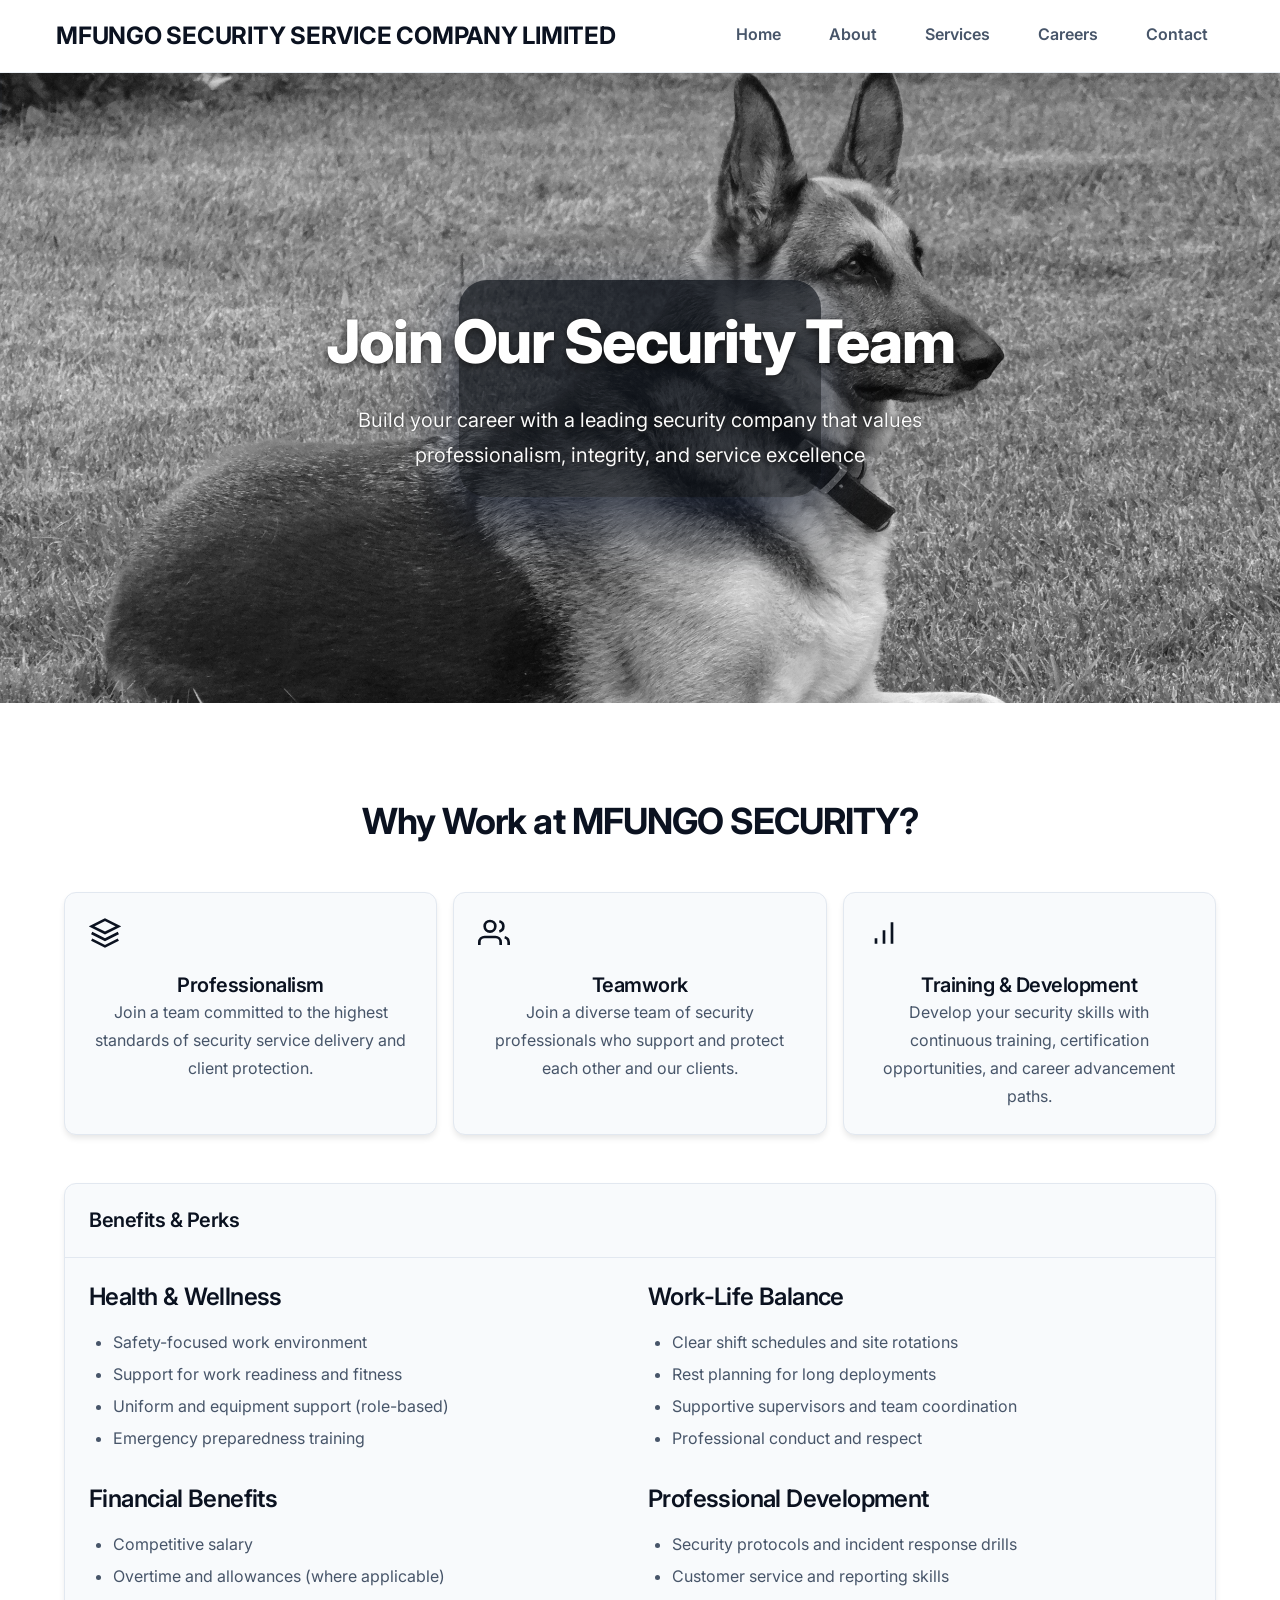
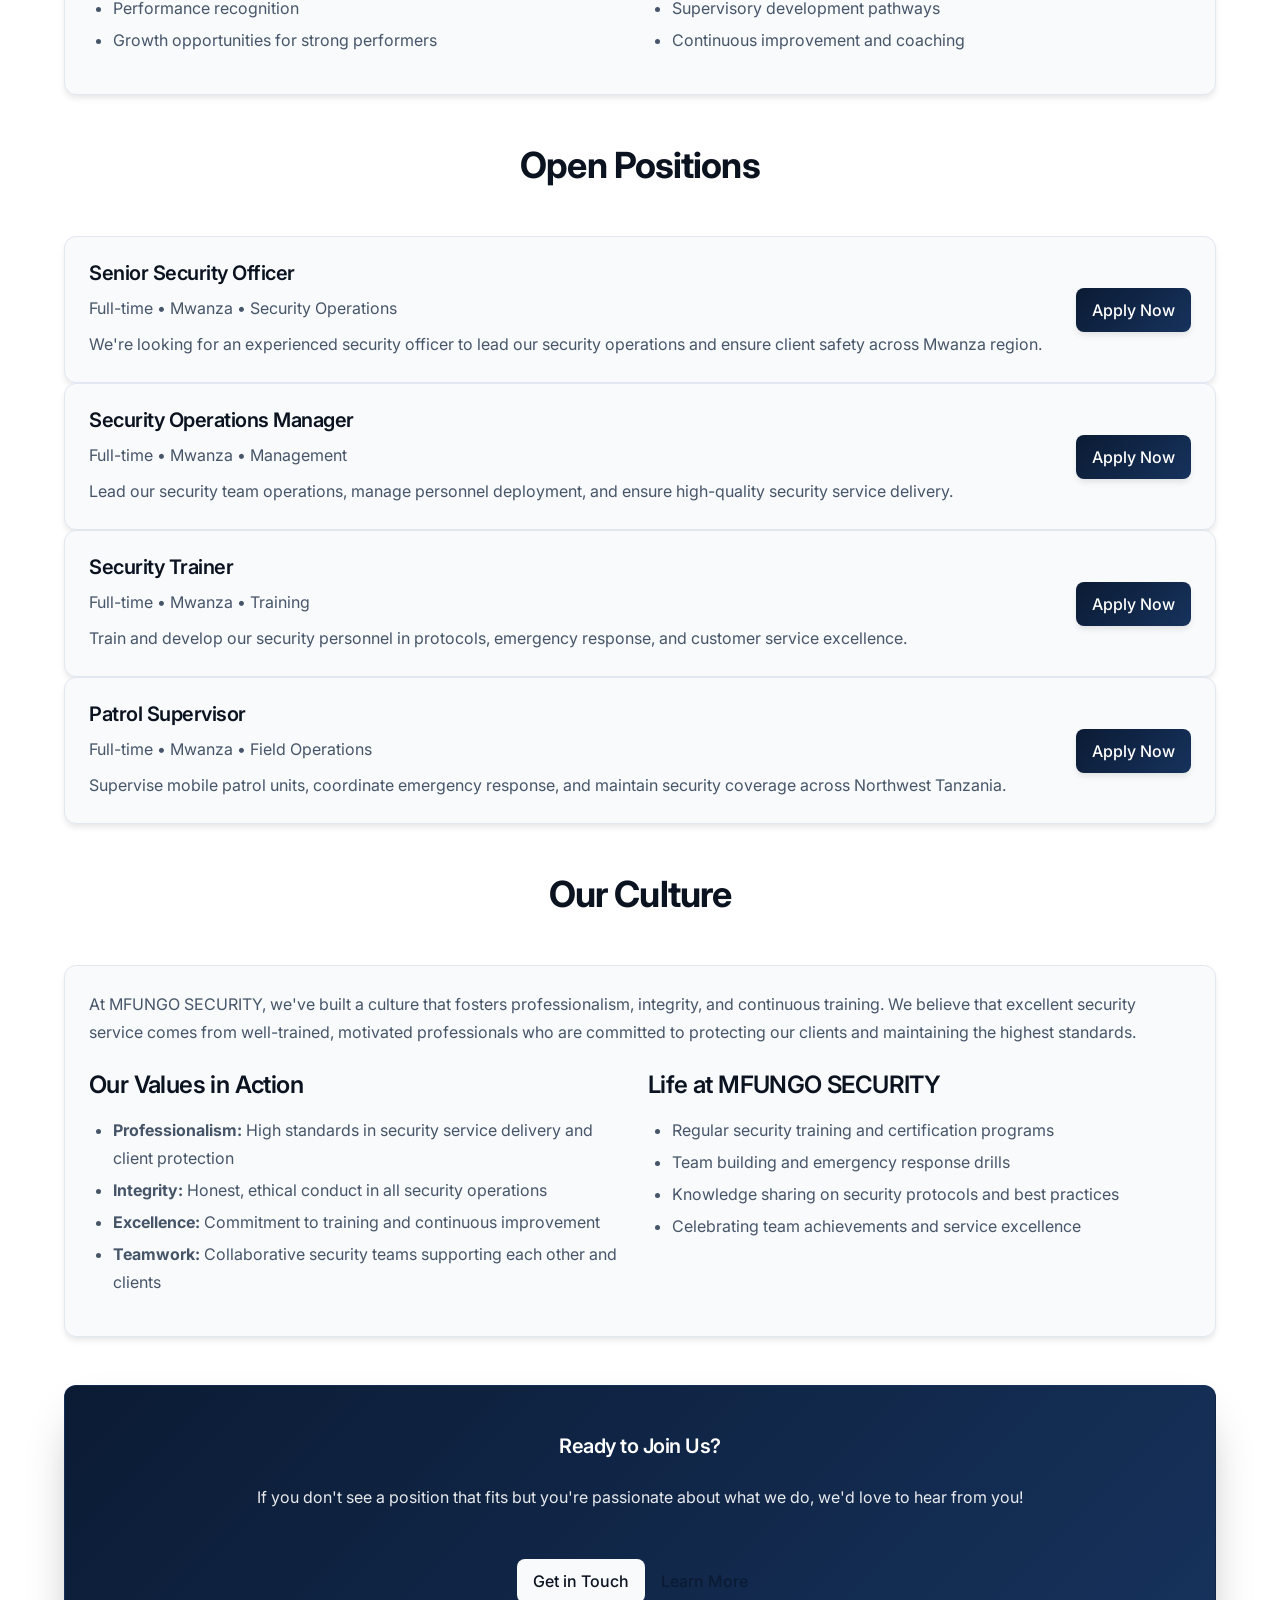
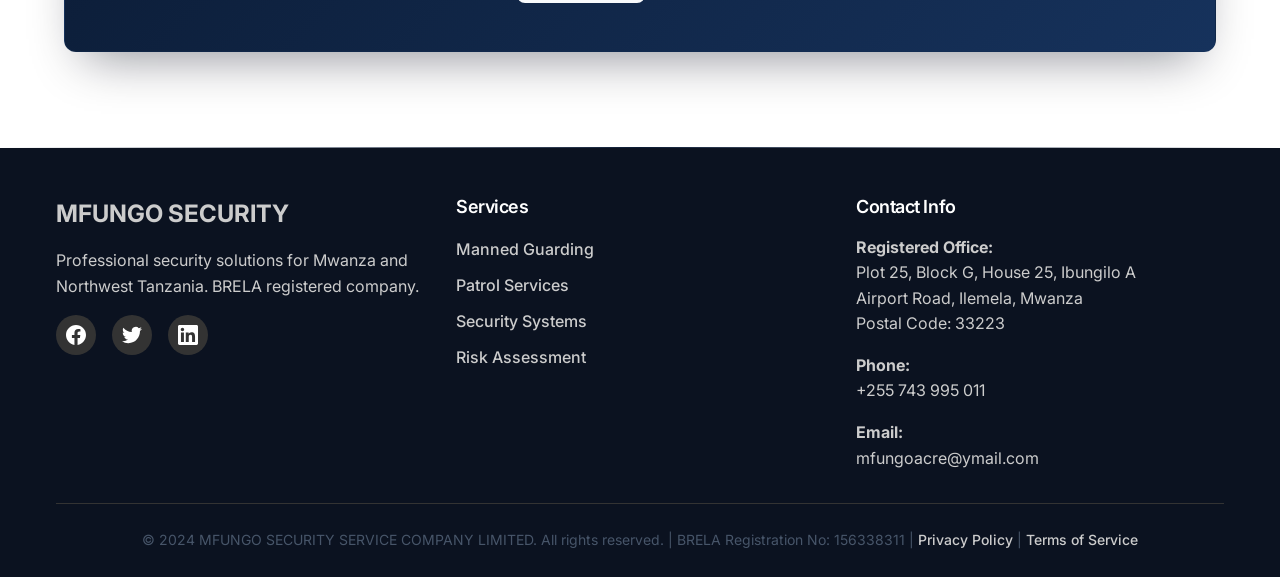
==== pages/careers.html @ 9a9e254c "add pages" ====
<!DOCTYPE html>
<html lang="en">
<head>
    <meta charset="UTF-8">
    <meta name="viewport" content="width=device-width, initial-scale=1.0">
    <meta name="description" content="Join MFUNGO SECURITY SERVICE COMPANY LIMITED - Explore security career opportunities in Mwanza, Tanzania. BRELA registered security company.">
    <meta name="keywords" content="security careers, security jobs Tanzania, Mwanza security careers, security guard jobs, MFUNGO Security careers">
    <meta name="author" content="MFUNGO SECURITY SERVICE COMPANY LIMITED">
    <title>Careers - MFUNGO SECURITY SERVICE COMPANY LIMITED</title>
    
    <!-- CSS -->
    <link rel="stylesheet" href="../assets/css/main.css">
    <link rel="stylesheet" href="../assets/css/responsive.css">
    <link rel="stylesheet" href="../assets/css/application.css">
    
    <!-- Fonts -->
    <link rel="preconnect" href="https://fonts.googleapis.com">
    <link rel="preconnect" href="https://fonts.gstatic.com" crossorigin>
    <link href="https://fonts.googleapis.com/css2?family=Inter:wght@300;400;500;600;700;800&family=JetBrains+Mono:wght@400;500;600&display=swap" rel="stylesheet">
    
    <!-- Favicon -->
    <link rel="icon" type="image/x-icon" href="../assets/images/favicon.ico">
</head>
<body class="d-flex flex-column min-h-screen">
    <!-- Navigation -->
    <nav class="navbar">
        <div class="navbar-container">
            <a href="../index.html" class="navbar-brand">MFUNGO SECURITY SERVICE COMPANY LIMITED</a>
            
            <button class="navbar-toggle" id="navbarToggle" aria-label="Toggle navigation" aria-controls="navbarNav" aria-expanded="false">
                <svg width="24" height="24" viewBox="0 0 24 24" fill="none" stroke="currentColor" stroke-width="2" stroke-linecap="round" stroke-linejoin="round">
                    <line x1="3" y1="12" x2="21" y2="12"></line>
                    <line x1="3" y1="6" x2="21" y2="6"></line>
                    <line x1="3" y1="18" x2="21" y2="18"></line>
                </svg>
            </button>
            
            <ul class="navbar-nav" id="navbarNav">
                <li><a href="../index.html" class="navbar-link">Home</a></li>
                <li><a href="about.html" class="navbar-link">About</a></li>
                <li><a href="services.html" class="navbar-link">Services</a></li>
                <li><a href="careers.html" class="navbar-link">Careers</a></li>
                <li><a href="contact.html" class="navbar-link">Contact</a></li>
            </ul>
        </div>
    </nav>

    <!-- Hero Section -->
    <section class="hero">
        <div class="hero-background" style="background-image: url('../assets/images/canine.jpg');"></div>
        <div class="hero-overlay"></div>
        <div class="hero-parallax"></div>
        <div class="hero-container">
            <h1 class="hero-title">Join Our Security Team</h1>
            <p class="hero-subtitle">Build your career with a leading security company that values professionalism, integrity, and service excellence</p>
        </div>
    </section>

    <!-- Main Content -->
    <main class="flex-1 py-6">
        <div class="container">
            <!-- Why Join Us -->
            <section class="my-6">
                <h2 class="text-center mb-6">Why Work at MFUNGO SECURITY?</h2>
                <div class="grid grid-cols-1 md:grid-cols-2 lg:grid-cols-3 gap-6">
                    <div class="card text-center">
                        <div class="card-body">
                            <div class="w-16 h-16 mx-auto mb-4 rounded-full bg-primary bg-opacity-10 flex items-center justify-center">
                                <svg width="32" height="32" viewBox="0 0 24 24" fill="none" stroke="currentColor" stroke-width="2">
                                    <path d="M12 2L2 7l10 5 10-5-10-5z"></path>
                                    <path d="M2 17l10 5 10-5"></path>
                                    <path d="M2 12l10 5 10-5"></path>
                                </svg>
                            </div>
                            <h4 class="card-title">Professionalism</h4>
                            <p class="card-text">Join a team committed to the highest standards of security service delivery and client protection.</p>
                        </div>
                    </div>
                    
                    <div class="card text-center">
                        <div class="card-body">
                            <div class="w-16 h-16 mx-auto mb-4 rounded-full bg-primary bg-opacity-10 flex items-center justify-center">
                                <svg width="32" height="32" viewBox="0 0 24 24" fill="none" stroke="currentColor" stroke-width="2">
                                    <path d="M17 21v-2a4 4 0 0 0-4-4H5a4 4 0 0 0-4 4v2"></path>
                                    <circle cx="9" cy="7" r="4"></circle>
                                    <path d="M23 21v-2a4 4 0 0 0-3-3.87"></path>
                                    <path d="M16 3.13a4 4 0 0 1 0 7.75"></path>
                                </svg>
                            </div>
                            <h4 class="card-title">Teamwork</h4>
                            <p class="card-text">Join a diverse team of security professionals who support and protect each other and our clients.</p>
                        </div>
                    </div>
                    
                    <div class="card text-center">
                        <div class="card-body">
                            <div class="w-16 h-16 mx-auto mb-4 rounded-full bg-primary bg-opacity-10 flex items-center justify-center">
                                <svg width="32" height="32" viewBox="0 0 24 24" fill="none" stroke="currentColor" stroke-width="2">
                                    <path d="M12 20V10"></path>
                                    <path d="M18 20V4"></path>
                                    <path d="M6 20v-4"></path>
                                </svg>
                            </div>
                            <h4 class="card-title">Training & Development</h4>
                            <p class="card-text">Develop your security skills with continuous training, certification opportunities, and career advancement paths.</p>
                        </div>
                    </div>
                </div>
            </section>

            <!-- Benefits -->
            <section class="my-6">
                <div class="card">
                    <div class="card-header">
                        <h3 class="card-title">Benefits & Perks</h3>
                    </div>
                    <div class="card-body">
                        <div class="grid grid-cols-1 md:grid-cols-2 gap-6">
                            <div>
                                <h4 class="font-semibold mb-3">Health & Wellness</h4>
                                <ul>
                                    <li>Safety-focused work environment</li>
                                    <li>Support for work readiness and fitness</li>
                                    <li>Uniform and equipment support (role-based)</li>
                                    <li>Emergency preparedness training</li>
                                </ul>
                            </div>
                            <div>
                                <h4 class="font-semibold mb-3">Work-Life Balance</h4>
                                <ul>
                                    <li>Clear shift schedules and site rotations</li>
                                    <li>Rest planning for long deployments</li>
                                    <li>Supportive supervisors and team coordination</li>
                                    <li>Professional conduct and respect</li>
                                </ul>
                            </div>
                            <div>
                                <h4 class="font-semibold mb-3">Financial Benefits</h4>
                                <ul>
                                    <li>Competitive salary</li>
                                    <li>Overtime and allowances (where applicable)</li>
                                    <li>Performance recognition</li>
                                    <li>Growth opportunities for strong performers</li>
                                </ul>
                            </div>
                            <div>
                                <h4 class="font-semibold mb-3">Professional Development</h4>
                                <ul>
                                    <li>Security protocols and incident response drills</li>
                                    <li>Customer service and reporting skills</li>
                                    <li>Supervisory development pathways</li>
                                    <li>Continuous improvement and coaching</li>
                                </ul>
                            </div>
                        </div>
                    </div>
                </div>
            </section>

            <!-- Open Positions -->
            <section class="my-6">
                <h2 class="text-center mb-6">Open Positions</h2>
                <div class="space-y-4">
                    <div class="card">
                        <div class="card-body">
                            <div class="flex-between flex-wrap gap-4">
                                <div>
                                    <h3 class="card-title mb-2">Senior Security Officer</h3>
                                    <p class="text-secondary mb-2">Full-time • Mwanza • Security Operations</p>
                                    <p class="card-text">We're looking for an experienced security officer to lead our security operations and ensure client safety across Mwanza region.</p>
                                </div>
                                <a href="#" class="btn btn-primary apply-now-btn" data-position="Senior Security Officer">Apply Now</a>
                            </div>
                        </div>
                    </div>
                    
                    <div class="card">
                        <div class="card-body">
                            <div class="flex-between flex-wrap gap-4">
                                <div>
                                    <h3 class="card-title mb-2">Security Operations Manager</h3>
                                    <p class="text-secondary mb-2">Full-time • Mwanza • Management</p>
                                    <p class="card-text">Lead our security team operations, manage personnel deployment, and ensure high-quality security service delivery.</p>
                                </div>
                                <a href="#" class="btn btn-primary apply-now-btn" data-position="Security Operations Manager">Apply Now</a>
                            </div>
                        </div>
                    </div>
                    
                    <div class="card">
                        <div class="card-body">
                            <div class="flex-between flex-wrap gap-4">
                                <div>
                                    <h3 class="card-title mb-2">Security Trainer</h3>
                                    <p class="text-secondary mb-2">Full-time • Mwanza • Training</p>
                                    <p class="card-text">Train and develop our security personnel in protocols, emergency response, and customer service excellence.</p>
                                </div>
                                <a href="#" class="btn btn-primary apply-now-btn" data-position="Security Trainer">Apply Now</a>
                            </div>
                        </div>
                    </div>
                    
                    <div class="card">
                        <div class="card-body">
                            <div class="flex-between flex-wrap gap-4">
                                <div>
                                    <h3 class="card-title mb-2">Patrol Supervisor</h3>
                                    <p class="text-secondary mb-2">Full-time • Mwanza • Field Operations</p>
                                    <p class="card-text">Supervise mobile patrol units, coordinate emergency response, and maintain security coverage across Northwest Tanzania.</p>
                                </div>
                                <a href="#" class="btn btn-primary apply-now-btn" data-position="Patrol Supervisor">Apply Now</a>
                            </div>
                        </div>
                    </div>
                </div>
            </section>

            <!-- Culture -->
            <section class="my-6">
                <h2 class="text-center mb-6">Our Culture</h2>
                <div class="card">
                    <div class="card-body">
                        <p class="card-text mb-4">At MFUNGO SECURITY, we've built a culture that fosters professionalism, integrity, and continuous training. We believe that excellent security service comes from well-trained, motivated professionals who are committed to protecting our clients and maintaining the highest standards.</p>
                        
                        <div class="grid grid-cols-1 md:grid-cols-2 gap-6">
                            <div>
                                <h4 class="font-semibold mb-3">Our Values in Action</h4>
                                <ul>
                                    <li><strong>Professionalism:</strong> High standards in security service delivery and client protection</li>
                                    <li><strong>Integrity:</strong> Honest, ethical conduct in all security operations</li>
                                    <li><strong>Excellence:</strong> Commitment to training and continuous improvement</li>
                                    <li><strong>Teamwork:</strong> Collaborative security teams supporting each other and clients</li>
                                </ul>
                            </div>
                            <div>
                                <h4 class="font-semibold mb-3">Life at MFUNGO SECURITY</h4>
                                <ul>
                                    <li>Regular security training and certification programs</li>
                                    <li>Team building and emergency response drills</li>
                                    <li>Knowledge sharing on security protocols and best practices</li>
                                    <li>Celebrating team achievements and service excellence</li>
                                </ul>
                            </div>
                        </div>
                    </div>
                </div>
            </section>

            <!-- CTA -->
            <section class="my-6 text-center">
                <div class="card cta-card">
                    <div class="card-body py-6">
                        <h2 class="card-title mb-4" style="color: var(--text-inverse);">Ready to Join Us?</h2>
                        <p class="card-text mb-6" style="color: rgba(255,255,255,0.9);">If you don't see a position that fits but you're passionate about what we do, we'd love to hear from you!</p>
                        <div class="flex-center gap-4 flex-wrap">
                            <a href="contact.html" class="btn btn-secondary">Get in Touch</a>
                            <a href="about.html" class="btn btn-outline">Learn More</a>
                        </div>
                    </div>
                </div>
            </section>
        </div>
    </main>

    <!-- Footer -->
    <footer class="footer">
        <div class="footer-container">
            <div class="footer-content">
                <div class="footer-section">
                    <a href="../index.html" class="footer-brand">MFUNGO SECURITY</a>
                    <p>Professional security solutions for Mwanza and Northwest Tanzania. BRELA registered company.</p>
                    <div class="footer-social">
                        <a href="#" aria-label="Facebook">
                            <svg width="20" height="20" viewBox="0 0 24 24" fill="currentColor">
                                <path d="M24 12.073c0-6.627-5.373-12-12-12s-12 5.373-12 12c0 5.99 4.388 10.954 10.125 11.854v-8.385H7.078v-3.47h3.047V9.43c0-3.007 1.792-4.669 4.533-4.669 1.312 0 2.686.235 2.686.235v2.953H15.83c-1.491 0-1.956.925-1.956 1.874v2.25h3.328l-.532 3.47h-2.796v8.385C19.612 23.027 24 18.062 24 12.073z"/>
                            </svg>
                        </a>
                        <a href="#" aria-label="Twitter">
                            <svg width="20" height="20" viewBox="0 0 24 24" fill="currentColor">
                                <path d="M23.953 4.57a10 10 0 01-2.825.775 4.958 4.958 0 002.163-2.723c-.951.555-2.005.959-3.127 1.184a4.92 4.92 0 00-8.384 4.482C7.69 8.095 4.067 6.13 1.64 3.162a4.822 4.822 0 00-.666 2.475c0 1.71.87 3.213 2.188 4.096a4.904 4.904 0 01-2.228-.616v.06a4.923 4.923 0 003.946 4.827 4.996 4.996 0 01-2.212.085 4.936 4.936 0 004.604 3.417 9.867 9.867 0 01-6.102 2.105c-.39 0-.779-.023-1.17-.067a13.995 13.995 0 007.557 2.209c9.053 0 13.998-7.496 13.998-13.985 0-.21 0-.42-.015-.63A9.935 9.935 0 0024 4.59z"/>
                            </svg>
                        </a>
                        <a href="#" aria-label="LinkedIn">
                            <svg width="20" height="20" viewBox="0 0 24 24" fill="currentColor">
                                <path d="M20.447 20.452h-3.554v-5.569c0-1.328-.027-3.037-1.852-3.037-1.853 0-2.136 1.445-2.136 2.939v5.667H9.351V9h3.414v1.561h.046c.477-.9 1.637-1.85 3.37-1.85 3.601 0 4.267 2.37 4.267 5.455v6.286zM5.337 7.433c-1.144 0-2.063-.926-2.063-2.065 0-1.138.92-2.063 2.063-2.063 1.14 0 2.064.925 2.064 2.063 0 1.139-.925 2.065-2.064 2.065zm1.782 13.019H3.555V9h3.564v11.452zM22.225 0H1.771C.792 0 0 .774 0 1.729v20.542C0 23.227.792 24 1.771 24h20.451C23.2 24 24 23.227 24 22.271V1.729C24 .774 23.2 0 22.222 0h.003z"/>
                            </svg>
                        </a>
                    </div>
                </div>
                
                <div class="footer-section">
                    <h3>Services</h3>
                    <ul>
                        <li><a href="services.html">Manned Guarding</a></li>
                        <li><a href="services.html">Patrol Services</a></li>
                        <li><a href="services.html">Security Systems</a></li>
                        <li><a href="services.html">Risk Assessment</a></li>
                    </ul>
                </div>
                
                <div class="footer-section">
                    <h3>Contact Info</h3>
                    <p><strong>Registered Office:</strong><br>Plot 25, Block G, House 25, Ibungilo A<br>Airport Road, Ilemela, Mwanza<br>Postal Code: 33223</p>
                    <p><strong>Phone:</strong><br>+255 743 995 011</p>
                    <p><strong>Email:</strong><br>mfungoacre@ymail.com</p>
                </div>
            </div>
            
            <div class="footer-bottom">
                <p>&copy; 2024 MFUNGO SECURITY SERVICE COMPANY LIMITED. All rights reserved. | BRELA Registration No: 156338311 | <a href="privacy.html">Privacy Policy</a> | <a href="terms.html">Terms of Service</a></p>
            </div>
        </div>
    </footer>

    <!-- JavaScript -->
    <script src="../assets/js/main.js" defer></script>
    <script src="../assets/js/application.js" defer></script>
</body>
</html>
---- assets/css/main.css ----
/* SETTINGS */
@import url("settings/variables.css");

/* TOOLS */
@import url("tools/mixins.css");

/* GENERIC */
@import url("generic/reset.css");

/* ELEMENTS */
@import url("elements/typography.css");

/* OBJECTS */
@import url("objects/container.css");
@import url("objects/grid.css");

/* COMPONENTS */
@import url("components/navbar.css");
@import url("components/hero.css");
@import url("components/buttons.css");
@import url("components/cards.css");
@import url("components/footer.css");

/* ENHANCEMENTS */
@import url("enhanced-typography.css");
@import url("micro-interactions.css");
@import url("security-elements.css");
@import url("hero-enhanced.css");
@import url("mobile-optimization.css");
@import url("accessibility.css");
@import url("performance.css");
@import url("ui-enhancements.css");

/* UTILITIES */
@import url("utilities/spacing.css");
@import url("utilities/helpers.css");
---- assets/css/responsive.css ----
/* Responsive Design Utilities */

/* Hide elements on specific screen sizes */
@media (max-width: 639px) {
  .sm\:hidden { display: none !important; }
  .sm\:visible { display: block !important; }
}

@media (min-width: 640px) and (max-width: 767px) {
  .md\:hidden { display: none !important; }
  .md\:visible { display: block !important; }
}

@media (min-width: 768px) and (max-width: 1023px) {
  .lg\:hidden { display: none !important; }
  .lg\:visible { display: block !important; }
}

@media (min-width: 1024px) {
  .xl\:hidden { display: none !important; }
  .xl\:visible { display: block !important; }
}

/* Responsive flexbox */
@media (max-width: 639px) {
  .sm\:flex-col { flex-direction: column; }
  .sm\:flex-row { flex-direction: row; }
  .sm\:flex-wrap { flex-wrap: wrap; }
  .sm\:flex-nowrap { flex-wrap: nowrap; }
  .sm\:justify-center { justify-content: center; }
  .sm\:justify-between { justify-content: space-between; }
  .sm\:items-center { align-items: center; }
  .sm\:items-start { align-items: flex-start; }
}

@media (min-width: 640px) {
  .md\:flex-col { flex-direction: column; }
  .md\:flex-row { flex-direction: row; }
  .md\:flex-wrap { flex-wrap: wrap; }
  .md\:flex-nowrap { flex-wrap: nowrap; }
  .md\:justify-center { justify-content: center; }
  .md\:justify-between { justify-content: space-between; }
  .md\:items-center { align-items: center; }
  .md\:items-start { align-items: flex-start; }
}

@media (min-width: 768px) {
  .lg\:flex-col { flex-direction: column; }
  .lg\:flex-row { flex-direction: row; }
  .lg\:flex-wrap { flex-wrap: wrap; }
  .lg\:flex-nowrap { flex-wrap: nowrap; }
  .lg\:justify-center { justify-content: center; }
  .lg\:justify-between { justify-content: space-between; }
  .lg\:items-center { align-items: center; }
  .lg\:items-start { align-items: flex-start; }
}

@media (min-width: 1024px) {
  .xl\:flex-col { flex-direction: column; }
  .xl\:flex-row { flex-direction: row; }
  .xl\:flex-wrap { flex-wrap: wrap; }
  .xl\:flex-nowrap { flex-wrap: nowrap; }
  .xl\:justify-center { justify-content: center; }
  .xl\:justify-between { justify-content: space-between; }
  .xl\:items-center { align-items: center; }
  .xl\:items-start { align-items: flex-start; }
}

/* Responsive text */
@media (max-width: 639px) {
  .sm\:text-xs { font-size: 0.75rem; }
  .sm\:text-sm { font-size: 0.875rem; }
  .sm\:text-base { font-size: 1rem; }
  .sm\:text-lg { font-size: 1.125rem; }
  .sm\:text-xl { font-size: 1.25rem; }
  .sm\:text-2xl { font-size: 1.5rem; }
  .sm\:text-3xl { font-size: 1.875rem; }
  .sm\:text-4xl { font-size: 2.25rem; }
}

@media (min-width: 640px) {
  .md\:text-xs { font-size: 0.75rem; }
  .md\:text-sm { font-size: 0.875rem; }
  .md\:text-base { font-size: 1rem; }
  .md\:text-lg { font-size: 1.125rem; }
  .md\:text-xl { font-size: 1.25rem; }
  .md\:text-2xl { font-size: 1.5rem; }
  .md\:text-3xl { font-size: 1.875rem; }
  .md\:text-4xl { font-size: 2.25rem; }
}

@media (min-width: 768px) {
  .lg\:text-xs { font-size: 0.75rem; }
  .lg\:text-sm { font-size: 0.875rem; }
  .lg\:text-base { font-size: 1rem; }
  .lg\:text-lg { font-size: 1.125rem; }
  .lg\:text-xl { font-size: 1.25rem; }
  .lg\:text-2xl { font-size: 1.5rem; }
  .lg\:text-3xl { font-size: 1.875rem; }
  .lg\:text-4xl { font-size: 2.25rem; }
}

@media (min-width: 1024px) {
  .xl\:text-xs { font-size: 0.75rem; }
  .xl\:text-sm { font-size: 0.875rem; }
  .xl\:text-base { font-size: 1rem; }
  .xl\:text-lg { font-size: 1.125rem; }
  .xl\:text-xl { font-size: 1.25rem; }
  .xl\:text-2xl { font-size: 1.5rem; }
  .xl\:text-3xl { font-size: 1.875rem; }
  .xl\:text-4xl { font-size: 2.25rem; }
}

/* Responsive spacing */
@media (max-width: 639px) {
  .sm\:p-0 { padding: 0; }
  .sm\:p-1 { padding: var(--spacing-xs); }
  .sm\:p-2 { padding: var(--spacing-sm); }
  .sm\:p-3 { padding: var(--spacing-md); }
  .sm\:p-4 { padding: var(--spacing-lg); }
  .sm\:p-5 { padding: var(--spacing-xl); }
  .sm\:p-6 { padding: var(--spacing-2xl); }
  
  .sm\:m-0 { margin: 0; }
  .sm\:m-1 { margin: var(--spacing-xs); }
  .sm\:m-2 { margin: var(--spacing-sm); }
  .sm\:m-3 { margin: var(--spacing-md); }
  .sm\:m-4 { margin: var(--spacing-lg); }
  .sm\:m-5 { margin: var(--spacing-xl); }
  .sm\:m-6 { margin: var(--spacing-2xl); }
}

@media (min-width: 640px) {
  .md\:p-0 { padding: 0; }
  .md\:p-1 { padding: var(--spacing-xs); }
  .md\:p-2 { padding: var(--spacing-sm); }
  .md\:p-3 { padding: var(--spacing-md); }
  .md\:p-4 { padding: var(--spacing-lg); }
  .md\:p-5 { padding: var(--spacing-xl); }
  .md\:p-6 { padding: var(--spacing-2xl); }
  
  .md\:m-0 { margin: 0; }
  .md\:m-1 { margin: var(--spacing-xs); }
  .md\:m-2 { margin: var(--spacing-sm); }
  .md\:m-3 { margin: var(--spacing-md); }
  .md\:m-4 { margin: var(--spacing-lg); }
  .md\:m-5 { margin: var(--spacing-xl); }
  .md\:m-6 { margin: var(--spacing-2xl); }
}

@media (min-width: 768px) {
  .lg\:p-0 { padding: 0; }
  .lg\:p-1 { padding: var(--spacing-xs); }
  .lg\:p-2 { padding: var(--spacing-sm); }
  .lg\:p-3 { padding: var(--spacing-md); }
  .lg\:p-4 { padding: var(--spacing-lg); }
  .lg\:p-5 { padding: var(--spacing-xl); }
  .lg\:p-6 { padding: var(--spacing-2xl); }
  
  .lg\:m-0 { margin: 0; }
  .lg\:m-1 { margin: var(--spacing-xs); }
  .lg\:m-2 { margin: var(--spacing-sm); }
  .lg\:m-3 { margin: var(--spacing-md); }
  .lg\:m-4 { margin: var(--spacing-lg); }
  .lg\:m-5 { margin: var(--spacing-xl); }
  .lg\:m-6 { margin: var(--spacing-2xl); }
}

@media (min-width: 1024px) {
  .xl\:p-0 { padding: 0; }
  .xl\:p-1 { padding: var(--spacing-xs); }
  .xl\:p-2 { padding: var(--spacing-sm); }
  .xl\:p-3 { padding: var(--spacing-md); }
  .xl\:p-4 { padding: var(--spacing-lg); }
  .xl\:p-5 { padding: var(--spacing-xl); }
  .xl\:p-6 { padding: var(--spacing-2xl); }
  
  .xl\:m-0 { margin: 0; }
  .xl\:m-1 { margin: var(--spacing-xs); }
  .xl\:m-2 { margin: var(--spacing-sm); }
  .xl\:m-3 { margin: var(--spacing-md); }
  .xl\:m-4 { margin: var(--spacing-lg); }
  .xl\:m-5 { margin: var(--spacing-xl); }
  .xl\:m-6 { margin: var(--spacing-2xl); }
}

/* Responsive grid */
@media (max-width: 639px) {
  .sm\:grid-cols-1 { grid-template-columns: repeat(1, minmax(0, 1fr)); }
  .sm\:grid-cols-2 { grid-template-columns: repeat(2, minmax(0, 1fr)); }
  .sm\:grid-cols-3 { grid-template-columns: repeat(3, minmax(0, 1fr)); }
  .sm\:grid-cols-4 { grid-template-columns: repeat(4, minmax(0, 1fr)); }
}

@media (min-width: 640px) {
  .md\:grid-cols-1 { grid-template-columns: repeat(1, minmax(0, 1fr)); }
  .md\:grid-cols-2 { grid-template-columns: repeat(2, minmax(0, 1fr)); }
  .md\:grid-cols-3 { grid-template-columns: repeat(3, minmax(0, 1fr)); }
  .md\:grid-cols-4 { grid-template-columns: repeat(4, minmax(0, 1fr)); }
}

@media (min-width: 768px) {
  .lg\:grid-cols-1 { grid-template-columns: repeat(1, minmax(0, 1fr)); }
  .lg\:grid-cols-2 { grid-template-columns: repeat(2, minmax(0, 1fr)); }
  .lg\:grid-cols-3 { grid-template-columns: repeat(3, minmax(0, 1fr)); }
  .lg\:grid-cols-4 { grid-template-columns: repeat(4, minmax(0, 1fr)); }
}

@media (min-width: 1024px) {
  .xl\:grid-cols-1 { grid-template-columns: repeat(1, minmax(0, 1fr)); }
  .xl\:grid-cols-2 { grid-template-columns: repeat(2, minmax(0, 1fr)); }
  .xl\:grid-cols-3 { grid-template-columns: repeat(3, minmax(0, 1fr)); }
  .xl\:grid-cols-4 { grid-template-columns: repeat(4, minmax(0, 1fr)); }
}
---- assets/css/application.css ----
/* Application Form Modal */
.modal-overlay {
    position: fixed;
    top: 0;
    left: 0;
    width: 100%;
    height: 100%;
    background-color: rgba(0, 0, 0, 0.5);
    backdrop-filter: blur(4px);
    z-index: 1000;
    display: flex;
    align-items: center;
    justify-content: center;
    opacity: 0;
    visibility: hidden;
    transition: all 0.3s ease;
}

.modal-overlay.active {
    opacity: 1;
    visibility: visible;
}

.application-modal {
    background: white;
    border-radius: 12px;
    max-width: 600px;
    width: 90%;
    max-height: 90vh;
    overflow-y: auto;
    box-shadow: 0 20px 25px -5px rgba(0, 0, 0, 0.1), 0 10px 10px -5px rgba(0, 0, 0, 0.04);
    transform: scale(0.9);
    transition: all 0.3s ease;
}

.modal-overlay.active .application-modal {
    transform: scale(1);
}

.modal-header {
    background: linear-gradient(135deg, var(--primary-color) 0%, color-mix(in srgb, var(--primary-color) 80%, white) 100%);
    color: white;
    padding: 1.5rem;
    border-radius: 12px 12px 0 0;
    display: flex;
    justify-content: space-between;
    align-items: center;
}

.modal-title {
    font-size: 1.25rem;
    font-weight: 600;
    margin: 0;
}

.modal-close {
    background: rgba(255, 255, 255, 0.2);
    border: none;
    color: white;
    width: 32px;
    height: 32px;
    border-radius: 50%;
    cursor: pointer;
    display: flex;
    align-items: center;
    justify-content: center;
    transition: all 0.2s ease;
}

.modal-close:hover {
    background: rgba(255, 255, 255, 0.3);
    transform: scale(1.1);
}

.modal-body {
    padding: 2rem;
}

.application-form {
    display: flex;
    flex-direction: column;
    gap: 1.5rem;
}

.form-row {
    display: grid;
    grid-template-columns: 1fr 1fr;
    gap: 1rem;
}

.form-group {
    display: flex;
    flex-direction: column;
    gap: 0.5rem;
}

.form-label {
    font-weight: 500;
    color: var(--text-color);
    margin-bottom: 0.25rem;
    display: flex;
    align-items: center;
    gap: 0.25rem;
}

.required {
    color: var(--accent-color);
}

.form-input,
.form-select,
.form-textarea {
    padding: 0.75rem;
    border: 2px solid #e2e8f0;
    border-radius: 8px;
    font-size: 0.95rem;
    transition: all 0.2s ease;
    background: white;
}

.form-input:focus,
.form-select:focus,
.form-textarea:focus {
    outline: none;
    border-color: var(--primary-color);
    box-shadow: 0 0 0 3px rgba(0, 123, 255, 0.1);
}

.form-textarea {
    min-height: 120px;
    resize: vertical;
}

.form-checkbox {
    display: flex;
    align-items: center;
    gap: 0.5rem;
    margin-top: 0.5rem;
}

.form-checkbox input[type="checkbox"] {
    width: 18px;
    height: 18px;
    accent-color: var(--primary-color);
}

.form-actions {
    display: flex;
    gap: 1rem;
    justify-content: flex-end;
    margin-top: 1rem;
}

.btn-submit {
    background: var(--primary-color);
    color: white;
    border: none;
    padding: 0.75rem 2rem;
    border-radius: 8px;
    font-weight: 500;
    cursor: pointer;
    transition: all 0.2s ease;
}

.btn-submit:hover {
    background: color-mix(in srgb, var(--primary-color) 90%, black);
    transform: translateY(-1px);
}

.btn-submit:disabled {
    background: #94a3b8;
    cursor: not-allowed;
    transform: none;
}

.btn-cancel {
    background: #6b7280;
    color: white;
    border: none;
    padding: 0.75rem 1.5rem;
    border-radius: 8px;
    font-weight: 500;
    cursor: pointer;
    transition: all 0.2s ease;
}

.btn-cancel:hover {
    background: #4b5563;
}

.form-message {
    padding: 1rem;
    border-radius: 8px;
    margin-top: 1rem;
    display: none;
}

.form-message.success {
    background: #10b981;
    color: white;
    border: 1px solid #059669;
}

.form-message.error {
    background: #ef4444;
    color: white;
    border: 1px solid #dc2626;
}

.form-message.show {
    display: block;
}

/* Loading state */
.loading {
    display: inline-block;
    width: 16px;
    height: 16px;
    border: 2px solid #f3f3f3;
    border-radius: 50%;
    border-top-color: var(--primary-color);
    animation: spin 1s ease-in-out infinite;
    margin-left: 0.5rem;
}

@keyframes spin {
    to { transform: rotate(360deg); }
}

/* Responsive */
@media (max-width: 768px) {
    .form-row {
        grid-template-columns: 1fr;
    }
    
    .application-modal {
        width: 95%;
        margin: 1rem;
    }
    
    .modal-header {
        padding: 1rem;
    }
    
    .modal-body {
        padding: 1.5rem;
    }
    
    .form-actions {
        flex-direction: column;
    }
    
    .btn-submit,
    .btn-cancel {
        width: 100%;
        text-align: center;
    }
}
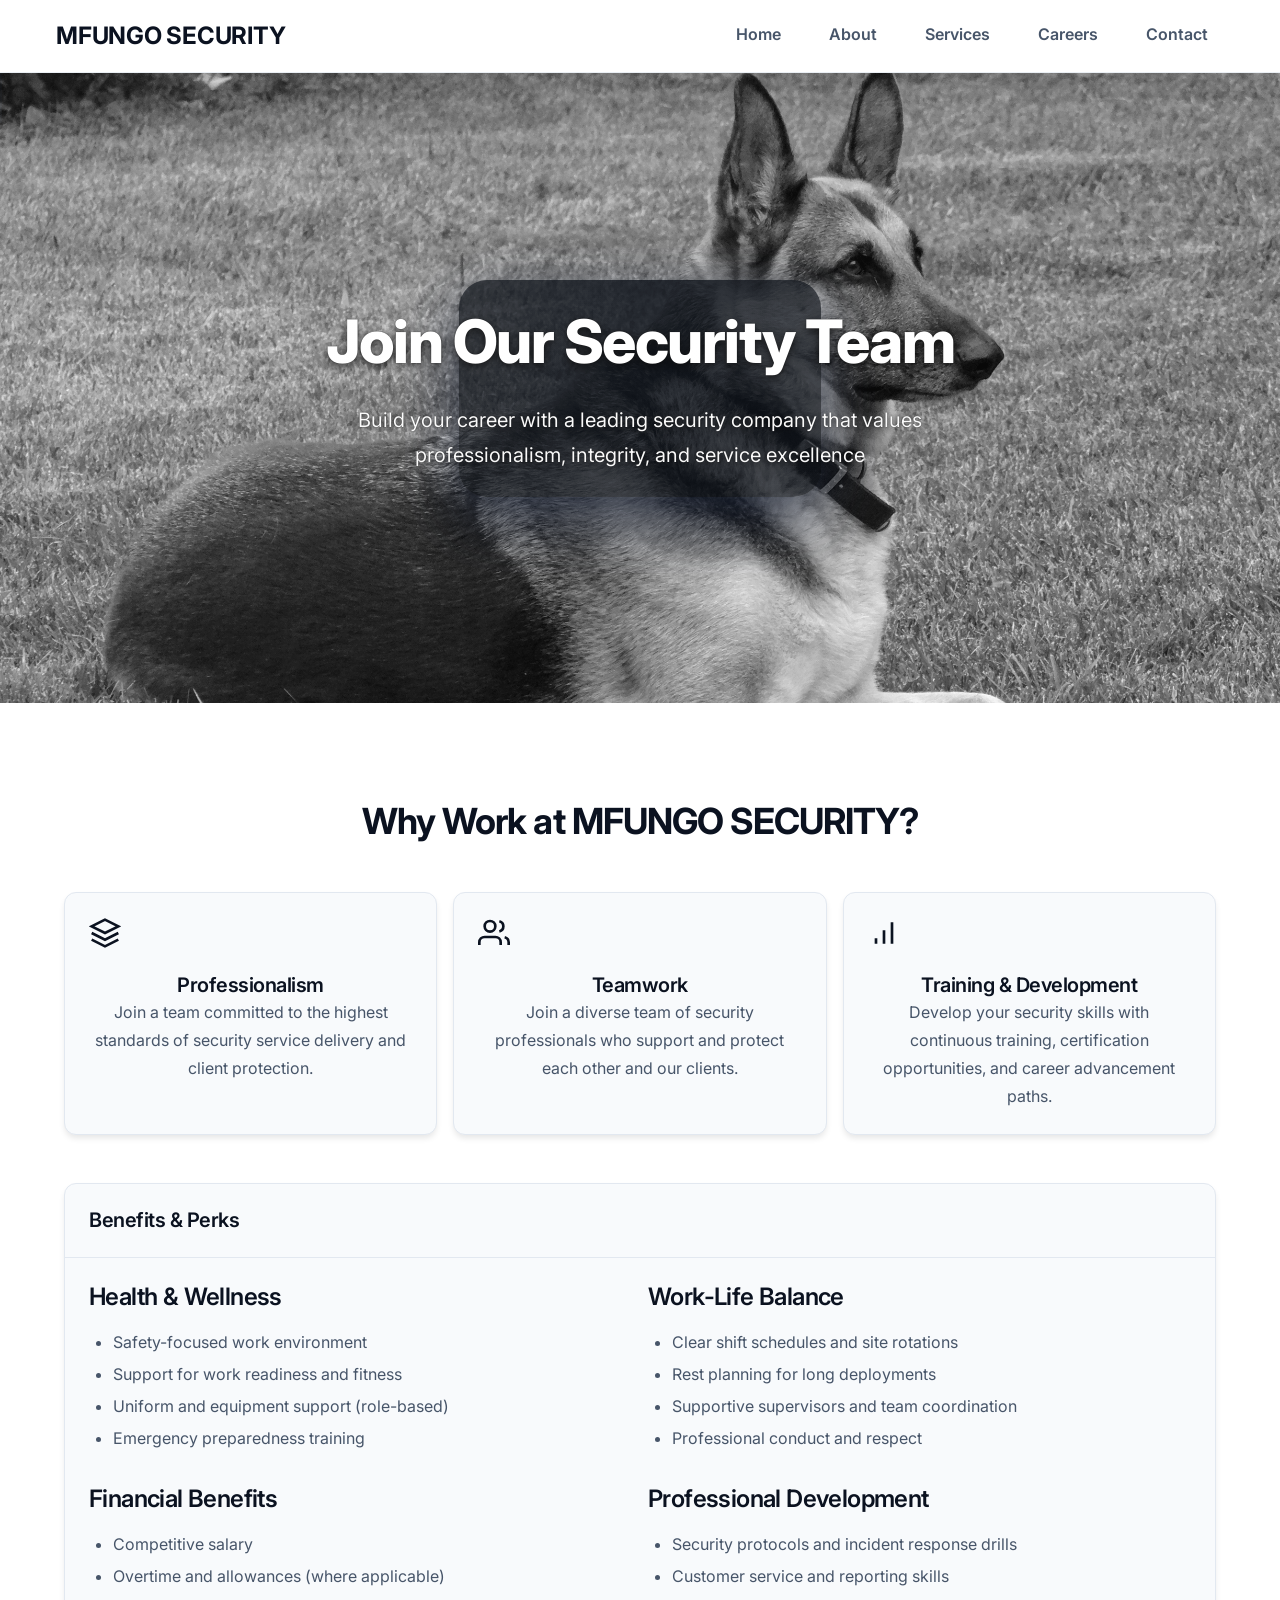
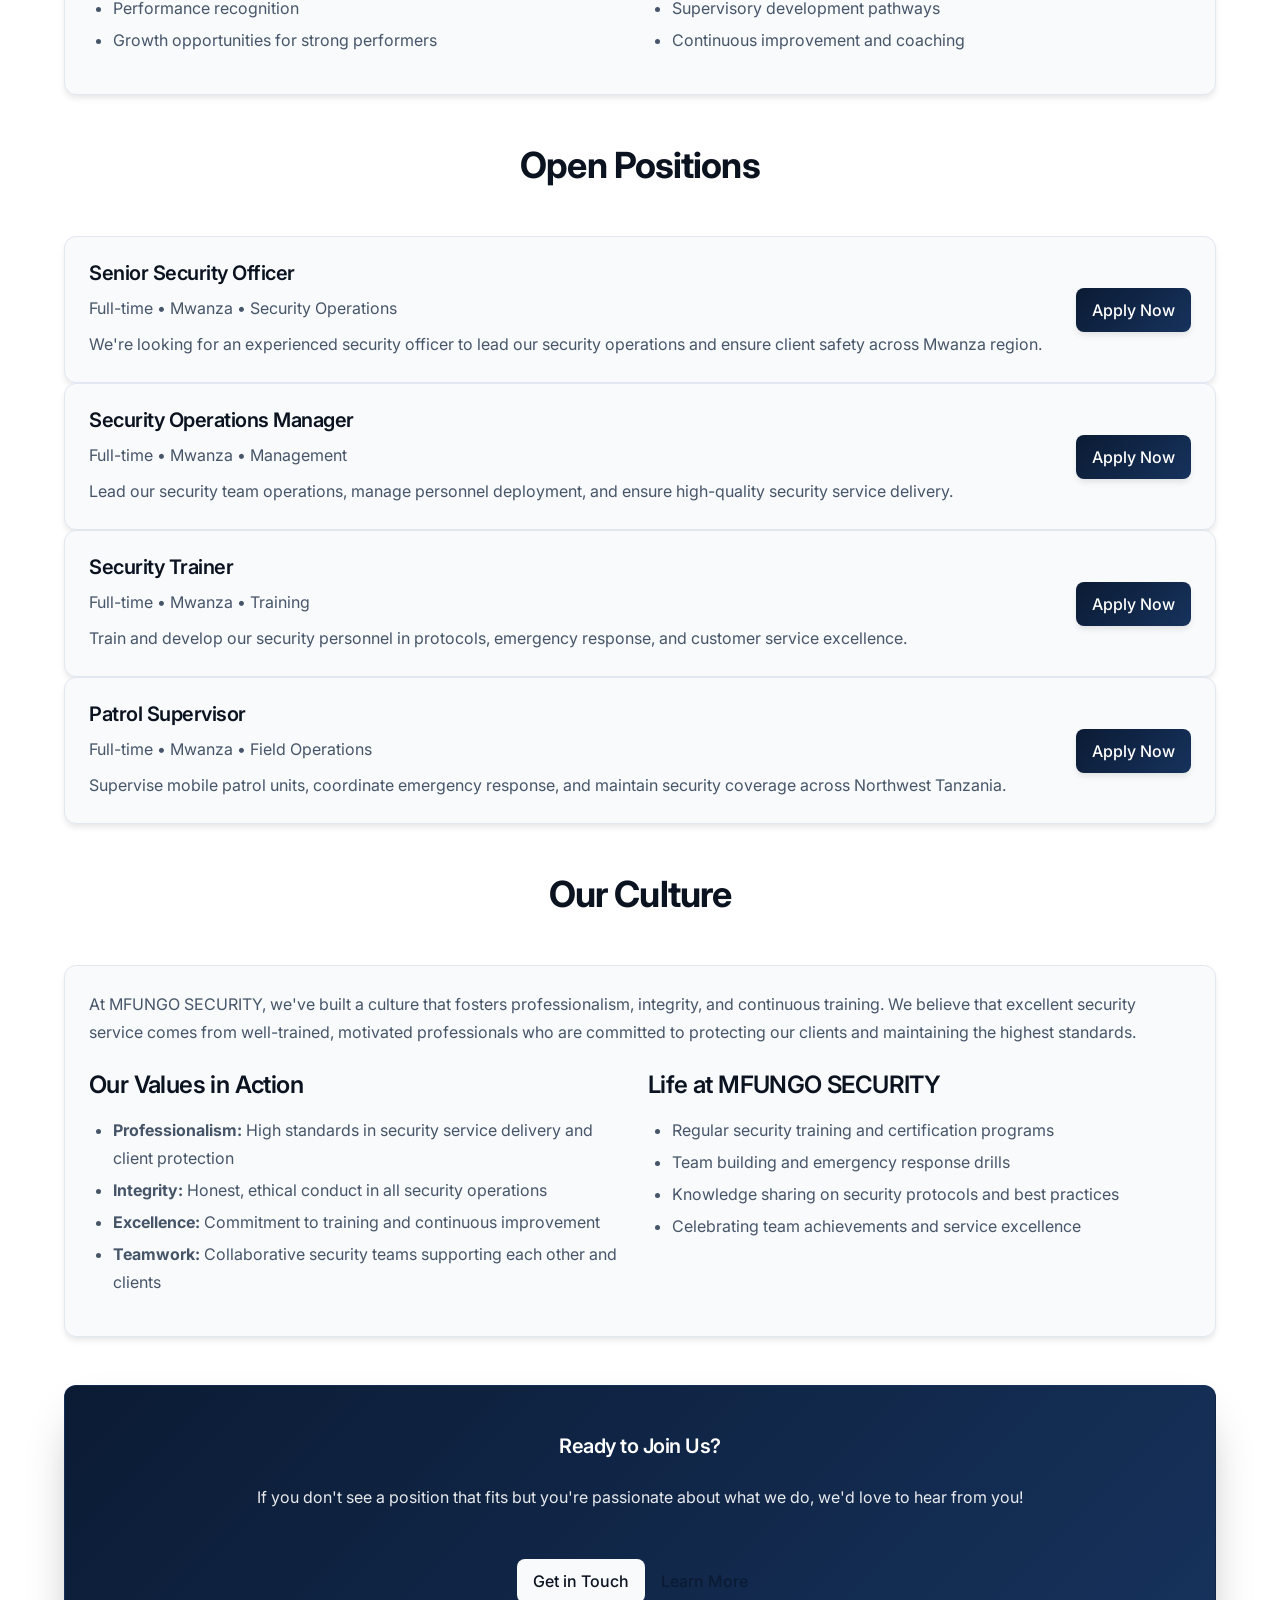
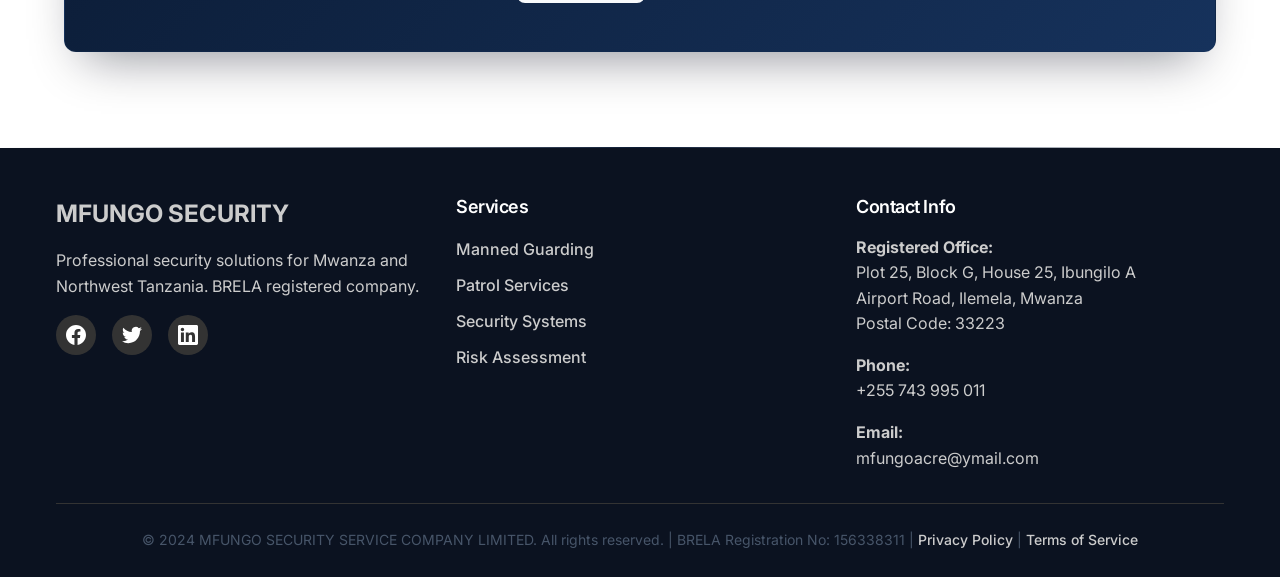
==== commit 20c9f68f: "Modify Header" ====
--- a/pages/careers.html
+++ b/pages/careers.html
@@ -25,7 +25,7 @@
     <!-- Navigation -->
     <nav class="navbar">
         <div class="navbar-container">
-            <a href="../index.html" class="navbar-brand">MFUNGO SECURITY SERVICE COMPANY LIMITED</a>
+            <a href="../index.html" class="navbar-brand">MFUNGO SECURITY</a>
             
             <button class="navbar-toggle" id="navbarToggle" aria-label="Toggle navigation" aria-controls="navbarNav" aria-expanded="false">
                 <svg width="24" height="24" viewBox="0 0 24 24" fill="none" stroke="currentColor" stroke-width="2" stroke-linecap="round" stroke-linejoin="round">
